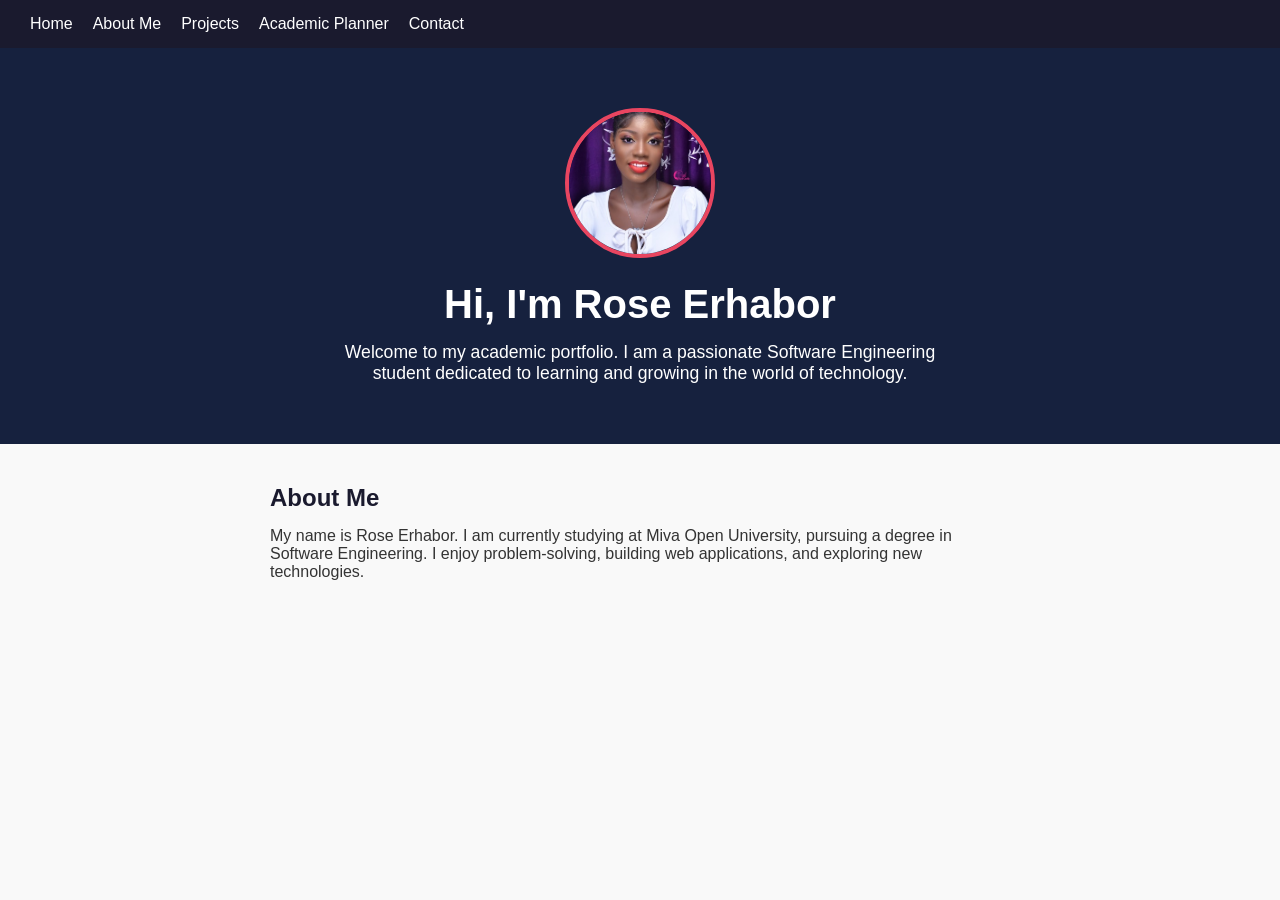
==== index.html @ 291f68f8 "complete portfolio website with all 5 pages and images" ====
<!DOCTYPE html>
<html lang="en">
<head>
    <meta charset="UTF-8">
    <meta name="viewport" content="width=device-width, initial-scale=1.0">
    <title>Rose Erhabor | Portfolio</title>
    <link rel="stylesheet" href="css/style.css">
</head>
<body>

    <!-- Navigation -->
    <nav>
        <ul>
            <li><a href="index.html">Home</a></li>
            <li><a href="about.html">About Me</a></li>
            <li><a href="projects.html">Projects</a></li>
            <li><a href="planner.html">Academic Planner</a></li>
            <li><a href="contact.html">Contact</a></li>
        </ul>
    </nav>

    <!-- Hero Section -->
    <section id="hero">
        <img src="images/profile.jpg" alt="Rose Erhabor">
        <h1>Hi, I'm Rose Erhabor</h1>
        <p>Welcome to my academic portfolio. I am a passionate Software Engineering student dedicated to learning and growing in the world of technology.</p>
    </section>

    <!-- Biography -->
    <section id="bio">
        <h2>About Me</h2>
        <p>My name is Rose Erhabor. I am currently studying at Miva Open University, pursuing a degree in Software Engineering. I enjoy problem-solving, building web applications, and exploring new technologies.</p>
    </section>

</body>
</html>
---- css/style.css ----
* {
    margin: 0;
    padding: 0;
    box-sizing: border-box;
}
body {
    font-family: Arial, sans-serif;
    color: #333;
    background-color: #f9f9f9;
}
nav {
    background-color: #1a1a2e;
    padding: 15px 30px;
}
nav ul {
    list-style: none;
    display: flex;
    gap: 20px;
}
nav ul li a {
    color: white;
    text-decoration: none;
    font-size: 16px;
}
nav ul li a:hover {
    color: #e94560;
}
#hero {
    text-align: center;
    padding: 60px 20px;
    background-color: #16213e;
    color: white;
}
#hero img {
    width: 150px;
    height: 150px;
    border-radius: 50%;
    object-fit: cover;
    margin-bottom: 20px;
    border: 4px solid #e94560;
}
#hero h1 {
    font-size: 2.5rem;
    margin-bottom: 15px;
}
#hero p {
    font-size: 1.1rem;
    max-width: 600px;
    margin: 0 auto;
}
#bio {
    padding: 40px 30px;
    max-width: 800px;
    margin: 0 auto;
}
#bio h2 {
    margin-bottom: 15px;
    color: #1a1a2e;
}
.page-content {
    max-width: 900px;
    margin: 40px auto;
    padding: 0 30px;
}
.page-content h1 {
    font-size: 2rem;
    color: #1a1a2e;
    margin-bottom: 30px;
}
.about-section {
    margin-bottom: 40px;
}
.about-section h2 {
    color: #e94560;
    margin-bottom: 15px;
    font-size: 1.4rem;
}
.about-section p {
    line-height: 1.7;
}
.about-section ul {
    padding-left: 20px;
    line-height: 2;
}
table {
    width: 100%;
    border-collapse: collapse;
    margin-top: 10px;
}
table th, table td {
    border: 1px solid #ccc;
    padding: 15px 25px;
    text-align: left;
    width: 33%;
}
table th {
    background-color: #1a1a2e;
    color: white;
}
table tr:nth-child(even) {
    background-color: #f0f0f0;
}
EOFcat > css/style.css << 'EOF'
* {
    margin: 0;
    padding: 0;
    box-sizing: border-box;
}
body {
    font-family: Arial, sans-serif;
    color: #333;
    background-color: #f9f9f9;
}
nav {
    background-color: #1a1a2e;
    padding: 15px 30px;
}
nav ul {
    list-style: none;
    display: flex;
    gap: 20px;
}
nav ul li a {
    color: white;
    text-decoration: none;
    font-size: 16px;
}
nav ul li a:hover {
    color: #e94560;
}
#hero {
    text-align: center;
    padding: 60px 20px;
    background-color: #16213e;
    color: white;
}
#hero img {
    width: 150px;
    height: 150px;
    border-radius: 50%;
    object-fit: cover;
    margin-bottom: 20px;
    border: 4px solid #e94560;
}
#hero h1 {
    font-size: 2.5rem;
    margin-bottom: 15px;
}
#hero p {
    font-size: 1.1rem;
    max-width: 600px;
    margin: 0 auto;
}
#bio {
    padding: 40px 30px;
    max-width: 800px;
    margin: 0 auto;
}
#bio h2 {
    margin-bottom: 15px;
    color: #1a1a2e;
}
.page-content {
    max-width: 900px;
    margin: 40px auto;
    padding: 0 30px;
}
.page-content h1 {
    font-size: 2rem;
    color: #1a1a2e;
    margin-bottom: 30px;
}
.about-section {
    margin-bottom: 40px;
}
.about-section h2 {
    color: #e94560;
    margin-bottom: 15px;
    font-size: 1.4rem;
}
.about-section p {
    line-height: 1.7;
}
.about-section ul {
    padding-left: 20px;
    line-height: 2;
}
table {
    width: 100%;
    border-collapse: collapse;
    margin-top: 10px;
}
table th, table td {
    border: 1px solid #ccc;
    padding: 15px 25px;
    text-align: left;
    width: 33%;
}
table th {
    background-color: #1a1a2e;
    color: white;
}
table tr:nth-child(even) {
    background-color: #f0f0f0;
}

.projects-grid {
    display: grid;
    grid-template-columns: repeat(3, 1fr);
    gap: 30px;
    margin-top: 20px;
}

.project-card {
    background-color: white;
    border-radius: 8px;
    box-shadow: 0 2px 10px rgba(0,0,0,0.1);
    overflow: hidden;
    transition: transform 0.3s ease;
}

.project-card:hover {
    transform: translateY(-5px);
}

.project-card img {
    width: 100%;
    height: 180px;
    object-fit: cover;
    background-color: #16213e;
}

.project-card h3 {
    padding: 15px 15px 5px;
    color: #1a1a2e;
}

.project-card p {
    padding: 0 15px 15px;
    font-size: 0.9rem;
    line-height: 1.6;
}

.project-link {
    display: inline-block;
    margin: 0 15px 15px;
    padding: 8px 16px;
    background-color: #e94560;
    color: white;
    text-decoration: none;
    border-radius: 4px;
}

.project-link:hover {
    background-color: #1a1a2e;
}

.planner-container {
    background-color: white;
    border-radius: 8px;
    padding: 30px;
    box-shadow: 0 2px 10px rgba(0,0,0,0.1);
}

.planner-input {
    display: flex;
    gap: 10px;
    margin-bottom: 20px;
}

.planner-input input {
    flex: 1;
    padding: 10px 15px;
    border: 2px solid #ccc;
    border-radius: 4px;
    font-size: 1rem;
}

.planner-input input:focus {
    outline: none;
    border-color: #e94560;
}

.planner-input button {
    padding: 10px 20px;
    background-color: #e94560;
    color: white;
    border: none;
    border-radius: 4px;
    cursor: pointer;
    font-size: 1rem;
}

.planner-input button:hover {
    background-color: #1a1a2e;
}

#taskList {
    list-style: none;
}

.task-item {
    display: flex;
    justify-content: space-between;
    align-items: center;
    padding: 12px 15px;
    margin-bottom: 10px;
    background-color: #f9f9f9;
    border-radius: 4px;
    border-left: 4px solid #e94560;
}

.task-item.completed span {
    text-decoration: line-through;
    color: #999;
}

.task-item span {
    cursor: pointer;
    flex: 1;
}

.task-item button {
    padding: 5px 12px;
    background-color: #1a1a2e;
    color: white;
    border: none;
    border-radius: 4px;
    cursor: pointer;
}

.task-item button:hover {
    background-color: #e94560;
}

.contact-container {
    background-color: white;
    border-radius: 8px;
    padding: 30px;
    box-shadow: 0 2px 10px rgba(0,0,0,0.1);
    max-width: 600px;
}

.form-group {
    margin-bottom: 20px;
}

.form-group label {
    display: block;
    margin-bottom: 6px;
    color: #1a1a2e;
    font-weight: bold;
}

.form-group input,
.form-group textarea {
    width: 100%;
    padding: 10px 15px;
    border: 2px solid #ccc;
    border-radius: 4px;
    font-size: 1rem;
}

.form-group input:focus,
.form-group textarea:focus {
    outline: none;
    border-color: #e94560;
}

#contactForm button {
    padding: 12px 30px;
    background-color: #e94560;
    color: white;
    border: none;
    border-radius: 4px;
    cursor: pointer;
    font-size: 1rem;
}

#contactForm button:hover {
    background-color: #1a1a2e;
}

#formMessage {
    margin-top: 15px;
    font-weight: bold;
    font-size: 1rem;
}
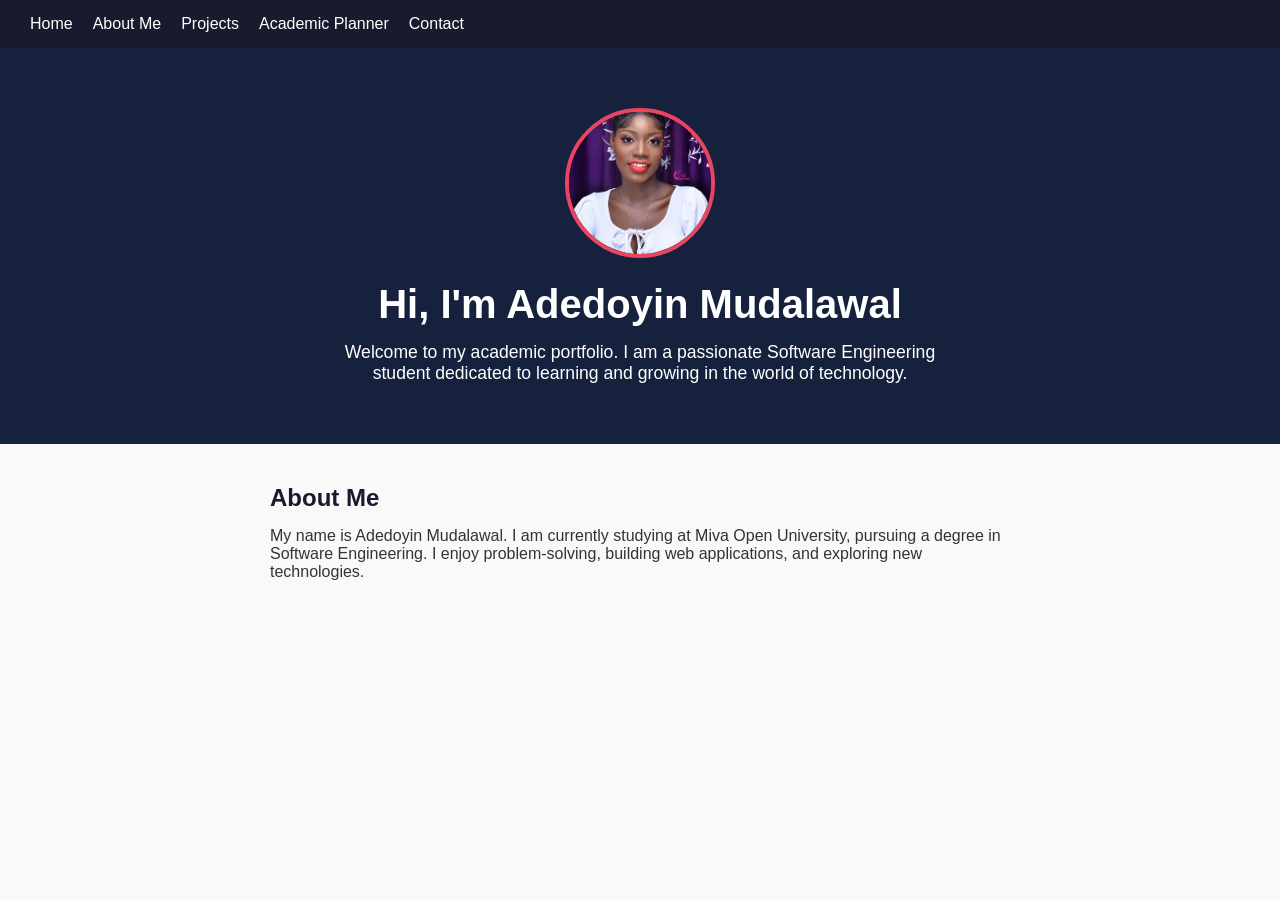
==== commit e6a977f5: "Update name to Adedoyin Mudalawal" ====
--- a/index.html
+++ b/index.html
@@ -3,7 +3,7 @@
 <head>
     <meta charset="UTF-8">
     <meta name="viewport" content="width=device-width, initial-scale=1.0">
-    <title>Rose Erhabor | Portfolio</title>
+    <title>Adedoyin Mudalawal | Portfolio</title>
     <link rel="stylesheet" href="css/style.css">
 </head>
 <body>
@@ -21,15 +21,15 @@
 
     <!-- Hero Section -->
     <section id="hero">
-        <img src="images/profile.jpg" alt="Rose Erhabor">
-        <h1>Hi, I'm Rose Erhabor</h1>
+        <img src="images/profile.jpg" alt="Adedoyin Mudalawal">
+        <h1>Hi, I'm Adedoyin Mudalawal</h1>
         <p>Welcome to my academic portfolio. I am a passionate Software Engineering student dedicated to learning and growing in the world of technology.</p>
     </section>
 
     <!-- Biography -->
     <section id="bio">
         <h2>About Me</h2>
-        <p>My name is Rose Erhabor. I am currently studying at Miva Open University, pursuing a degree in Software Engineering. I enjoy problem-solving, building web applications, and exploring new technologies.</p>
+        <p>My name is Adedoyin Mudalawal. I am currently studying at Miva Open University, pursuing a degree in Software Engineering. I enjoy problem-solving, building web applications, and exploring new technologies.</p>
     </section>
 
 </body>
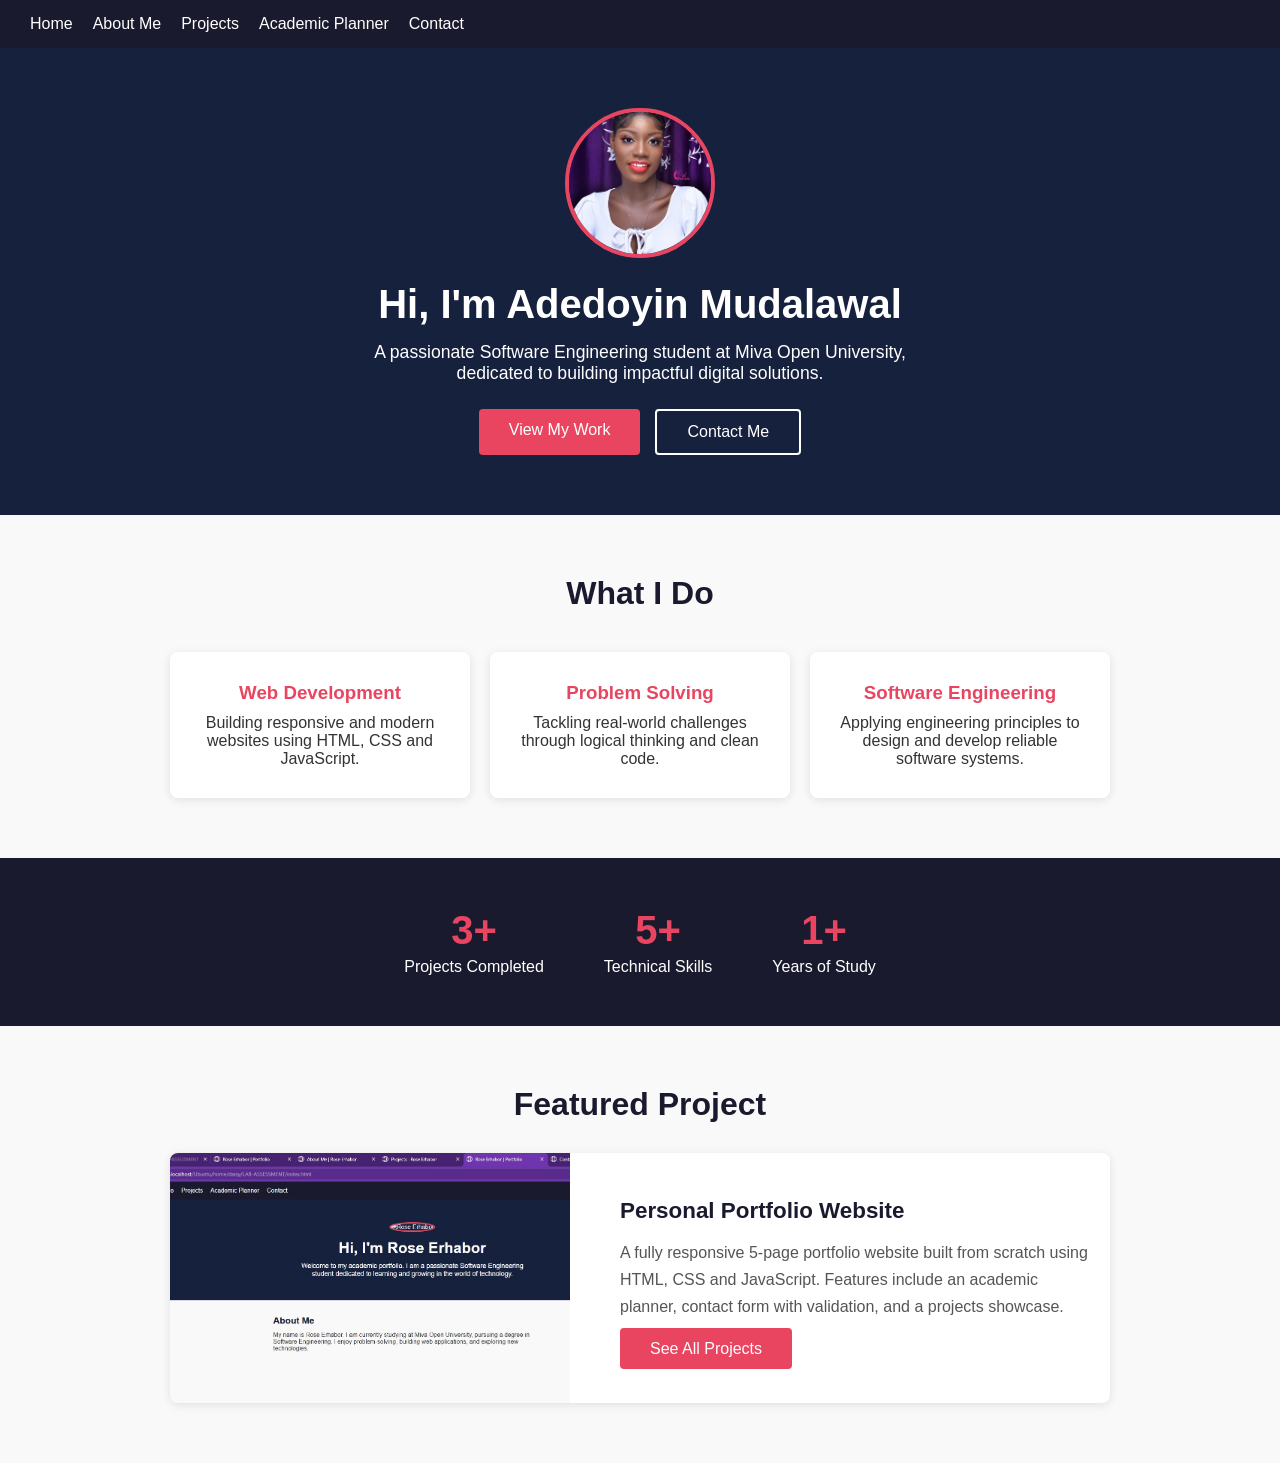
==== commit c57b1ef0: "Redesign homepage with new sections" ====
--- a/index.html
+++ b/index.html
@@ -23,14 +23,62 @@
     <section id="hero">
         <img src="images/profile.jpg" alt="Adedoyin Mudalawal">
         <h1>Hi, I'm Adedoyin Mudalawal</h1>
-        <p>Welcome to my academic portfolio. I am a passionate Software Engineering student dedicated to learning and growing in the world of technology.</p>
+        <p>A passionate Software Engineering student at Miva Open University, dedicated to building impactful digital solutions.</p>
+        <div class="hero-buttons">
+            <a href="projects.html" class="btn-primary">View My Work</a>
+            <a href="contact.html" class="btn-secondary">Contact Me</a>
+        </div>
     </section>
 
-    <!-- Biography -->
-    <section id="bio">
-        <h2>About Me</h2>
-        <p>My name is Adedoyin Mudalawal. I am currently studying at Miva Open University, pursuing a degree in Software Engineering. I enjoy problem-solving, building web applications, and exploring new technologies.</p>
+    <!-- What I Do -->
+    <section id="what-i-do">
+        <h2>What I Do</h2>
+        <div class="cards-grid">
+            <div class="info-card">
+                <h3>Web Development</h3>
+                <p>Building responsive and modern websites using HTML, CSS and JavaScript.</p>
+            </div>
+            <div class="info-card">
+                <h3>Problem Solving</h3>
+                <p>Tackling real-world challenges through logical thinking and clean code.</p>
+            </div>
+            <div class="info-card">
+                <h3>Software Engineering</h3>
+                <p>Applying engineering principles to design and develop reliable software systems.</p>
+            </div>
+        </div>
+    </section>
+
+    <!-- Quick Stats -->
+    <section id="stats">
+        <div class="stats-grid">
+            <div class="stat">
+                <h3>3+</h3>
+                <p>Projects Completed</p>
+            </div>
+            <div class="stat">
+                <h3>5+</h3>
+                <p>Technical Skills</p>
+            </div>
+            <div class="stat">
+                <h3>1+</h3>
+                <p>Years of Study</p>
+            </div>
+        </div>
+    </section>
+
+    <!-- Featured Project -->
+    <section id="featured">
+        <h2>Featured Project</h2>
+        <div class="featured-project">
+            <img src="images/project1.jpg" alt="Portfolio Website">
+            <div class="featured-info">
+                <h3>Personal Portfolio Website</h3>
+                <p>A fully responsive 5-page portfolio website built from scratch using HTML, CSS and JavaScript. Features include an academic planner, contact form with validation, and a projects showcase.</p>
+                <a href="projects.html" class="btn-primary">See All Projects</a>
+            </div>
+        </div>
     </section>
 
 </body>
-</html>+</html>
--- a/css/style.css
+++ b/css/style.css
@@ -386,3 +386,203 @@
     font-weight: bold;
     font-size: 1rem;
 }
+
+/* Responsive Design */
+@media (max-width: 768px) {
+    nav ul {
+        flex-direction: column;
+        gap: 10px;
+        padding: 10px 0;
+    }
+
+    #hero {
+        padding: 40px 15px;
+    }
+
+    #hero h1 {
+        font-size: 1.8rem;
+    }
+
+    .page-content {
+        padding: 0 15px;
+        margin: 20px auto;
+    }
+
+    .projects-grid {
+        grid-template-columns: 1fr;
+    }
+
+    table {
+        font-size: 0.85rem;
+    }
+
+    table th, table td {
+        padding: 8px 10px;
+    }
+
+    .planner-input {
+        flex-direction: column;
+    }
+
+    .contact-container {
+        padding: 20px 15px;
+    }
+}
+
+/* Hero Buttons */
+.hero-buttons {
+    margin-top: 25px;
+    display: flex;
+    gap: 15px;
+    justify-content: center;
+    flex-wrap: wrap;
+}
+
+.btn-primary {
+    padding: 12px 30px;
+    background-color: #e94560;
+    color: white;
+    text-decoration: none;
+    border-radius: 4px;
+    font-size: 1rem;
+    transition: background-color 0.3s;
+}
+
+.btn-primary:hover {
+    background-color: white;
+    color: #e94560;
+}
+
+.btn-secondary {
+    padding: 12px 30px;
+    background-color: transparent;
+    color: white;
+    text-decoration: none;
+    border-radius: 4px;
+    font-size: 1rem;
+    border: 2px solid white;
+    transition: all 0.3s;
+}
+
+.btn-secondary:hover {
+    background-color: white;
+    color: #1a1a2e;
+}
+
+/* What I Do */
+#what-i-do {
+    padding: 60px 30px;
+    text-align: center;
+    background-color: #f9f9f9;
+}
+
+#what-i-do h2 {
+    font-size: 2rem;
+    color: #1a1a2e;
+    margin-bottom: 40px;
+}
+
+.cards-grid {
+    display: flex;
+    gap: 20px;
+    justify-content: center;
+    flex-wrap: wrap;
+    max-width: 1000px;
+    margin: 0 auto;
+}
+
+.info-card {
+    background-color: white;
+    padding: 30px;
+    border-radius: 8px;
+    box-shadow: 0 2px 10px rgba(0,0,0,0.1);
+    flex: 1;
+    min-width: 200px;
+    max-width: 300px;
+    transition: transform 0.3s;
+}
+
+.info-card:hover {
+    transform: translateY(-5px);
+}
+
+.info-card h3 {
+    color: #e94560;
+    margin-bottom: 10px;
+}
+
+/* Stats */
+#stats {
+    background-color: #1a1a2e;
+    padding: 50px 30px;
+}
+
+.stats-grid {
+    display: flex;
+    justify-content: center;
+    gap: 60px;
+    flex-wrap: wrap;
+    max-width: 800px;
+    margin: 0 auto;
+    text-align: center;
+}
+
+.stat h3 {
+    font-size: 2.5rem;
+    color: #e94560;
+    margin-bottom: 5px;
+}
+
+.stat p {
+    color: white;
+    font-size: 1rem;
+}
+
+/* Featured Project */
+#featured {
+    padding: 60px 30px;
+    max-width: 1000px;
+    margin: 0 auto;
+}
+
+#featured h2 {
+    font-size: 2rem;
+    color: #1a1a2e;
+    margin-bottom: 30px;
+    text-align: center;
+}
+
+.featured-project {
+    display: flex;
+    gap: 30px;
+    align-items: center;
+    flex-wrap: wrap;
+    background-color: white;
+    border-radius: 8px;
+    box-shadow: 0 2px 10px rgba(0,0,0,0.1);
+    overflow: hidden;
+}
+
+.featured-project img {
+    width: 100%;
+    max-width: 400px;
+    height: 250px;
+    object-fit: cover;
+}
+
+.featured-info {
+    padding: 20px;
+    flex: 1;
+}
+
+.featured-info h3 {
+    color: #1a1a2e;
+    font-size: 1.4rem;
+    margin-bottom: 15px;
+}
+
+.featured-info p {
+    line-height: 1.7;
+    margin-bottom: 20px;
+    color: #555;
+}
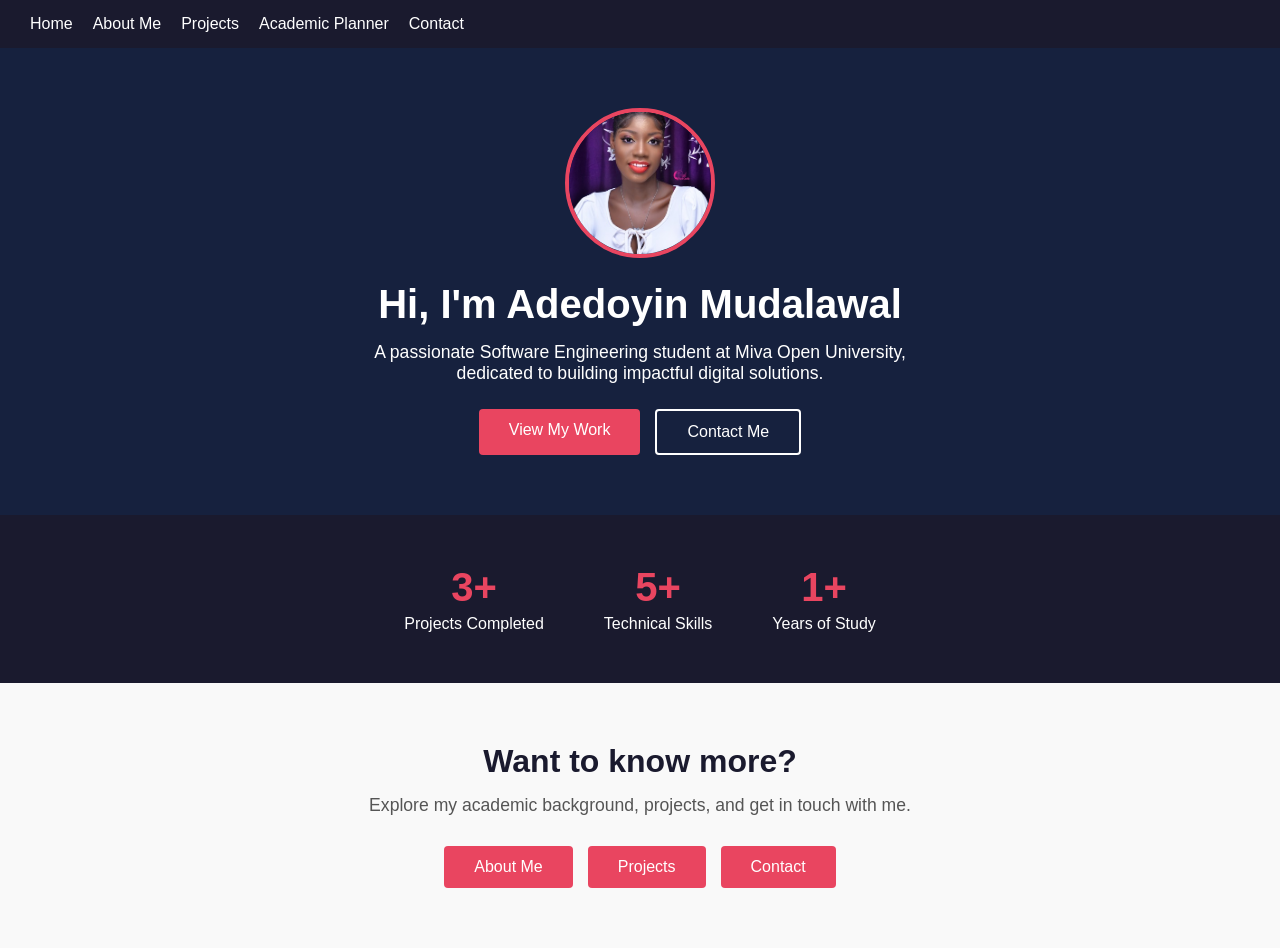
==== commit 6949605b: "Clean homepage with hero, stats and CTA" ====
--- a/index.html
+++ b/index.html
@@ -30,26 +30,7 @@
         </div>
     </section>
 
-    <!-- What I Do -->
-    <section id="what-i-do">
-        <h2>What I Do</h2>
-        <div class="cards-grid">
-            <div class="info-card">
-                <h3>Web Development</h3>
-                <p>Building responsive and modern websites using HTML, CSS and JavaScript.</p>
-            </div>
-            <div class="info-card">
-                <h3>Problem Solving</h3>
-                <p>Tackling real-world challenges through logical thinking and clean code.</p>
-            </div>
-            <div class="info-card">
-                <h3>Software Engineering</h3>
-                <p>Applying engineering principles to design and develop reliable software systems.</p>
-            </div>
-        </div>
-    </section>
-
-    <!-- Quick Stats -->
+    <!-- Stats Section -->
     <section id="stats">
         <div class="stats-grid">
             <div class="stat">
@@ -67,16 +48,14 @@
         </div>
     </section>
 
-    <!-- Featured Project -->
-    <section id="featured">
-        <h2>Featured Project</h2>
-        <div class="featured-project">
-            <img src="images/project1.jpg" alt="Portfolio Website">
-            <div class="featured-info">
-                <h3>Personal Portfolio Website</h3>
-                <p>A fully responsive 5-page portfolio website built from scratch using HTML, CSS and JavaScript. Features include an academic planner, contact form with validation, and a projects showcase.</p>
-                <a href="projects.html" class="btn-primary">See All Projects</a>
-            </div>
+    <!-- Call to Action -->
+    <section id="cta">
+        <h2>Want to know more?</h2>
+        <p>Explore my academic background, projects, and get in touch with me.</p>
+        <div class="cta-buttons">
+            <a href="about.html" class="btn-primary">About Me</a>
+            <a href="projects.html" class="btn-primary">Projects</a>
+            <a href="contact.html" class="btn-primary">Contact</a>
         </div>
     </section>
 
--- a/css/style.css
+++ b/css/style.css
@@ -586,3 +586,96 @@
     margin-bottom: 20px;
     color: #555;
 }
+
+/* Hero Buttons */
+.hero-buttons {
+    margin-top: 25px;
+    display: flex;
+    gap: 15px;
+    justify-content: center;
+    flex-wrap: wrap;
+}
+
+.btn-primary {
+    padding: 12px 30px;
+    background-color: #e94560;
+    color: white;
+    text-decoration: none;
+    border-radius: 4px;
+    font-size: 1rem;
+    transition: background-color 0.3s;
+}
+
+.btn-primary:hover {
+    background-color: white;
+    color: #e94560;
+}
+
+.btn-secondary {
+    padding: 12px 30px;
+    background-color: transparent;
+    color: white;
+    text-decoration: none;
+    border-radius: 4px;
+    font-size: 1rem;
+    border: 2px solid white;
+    transition: all 0.3s;
+}
+
+.btn-secondary:hover {
+    background-color: white;
+    color: #1a1a2e;
+}
+
+/* Stats */
+#stats {
+    background-color: #1a1a2e;
+    padding: 50px 30px;
+}
+
+.stats-grid {
+    display: flex;
+    justify-content: center;
+    gap: 60px;
+    flex-wrap: wrap;
+    max-width: 800px;
+    margin: 0 auto;
+    text-align: center;
+}
+
+.stat h3 {
+    font-size: 2.5rem;
+    color: #e94560;
+    margin-bottom: 5px;
+}
+
+.stat p {
+    color: white;
+    font-size: 1rem;
+}
+
+/* Call to Action */
+#cta {
+    padding: 60px 30px;
+    text-align: center;
+    background-color: #f9f9f9;
+}
+
+#cta h2 {
+    font-size: 2rem;
+    color: #1a1a2e;
+    margin-bottom: 15px;
+}
+
+#cta p {
+    color: #555;
+    margin-bottom: 30px;
+    font-size: 1.1rem;
+}
+
+.cta-buttons {
+    display: flex;
+    gap: 15px;
+    justify-content: center;
+    flex-wrap: wrap;
+}
